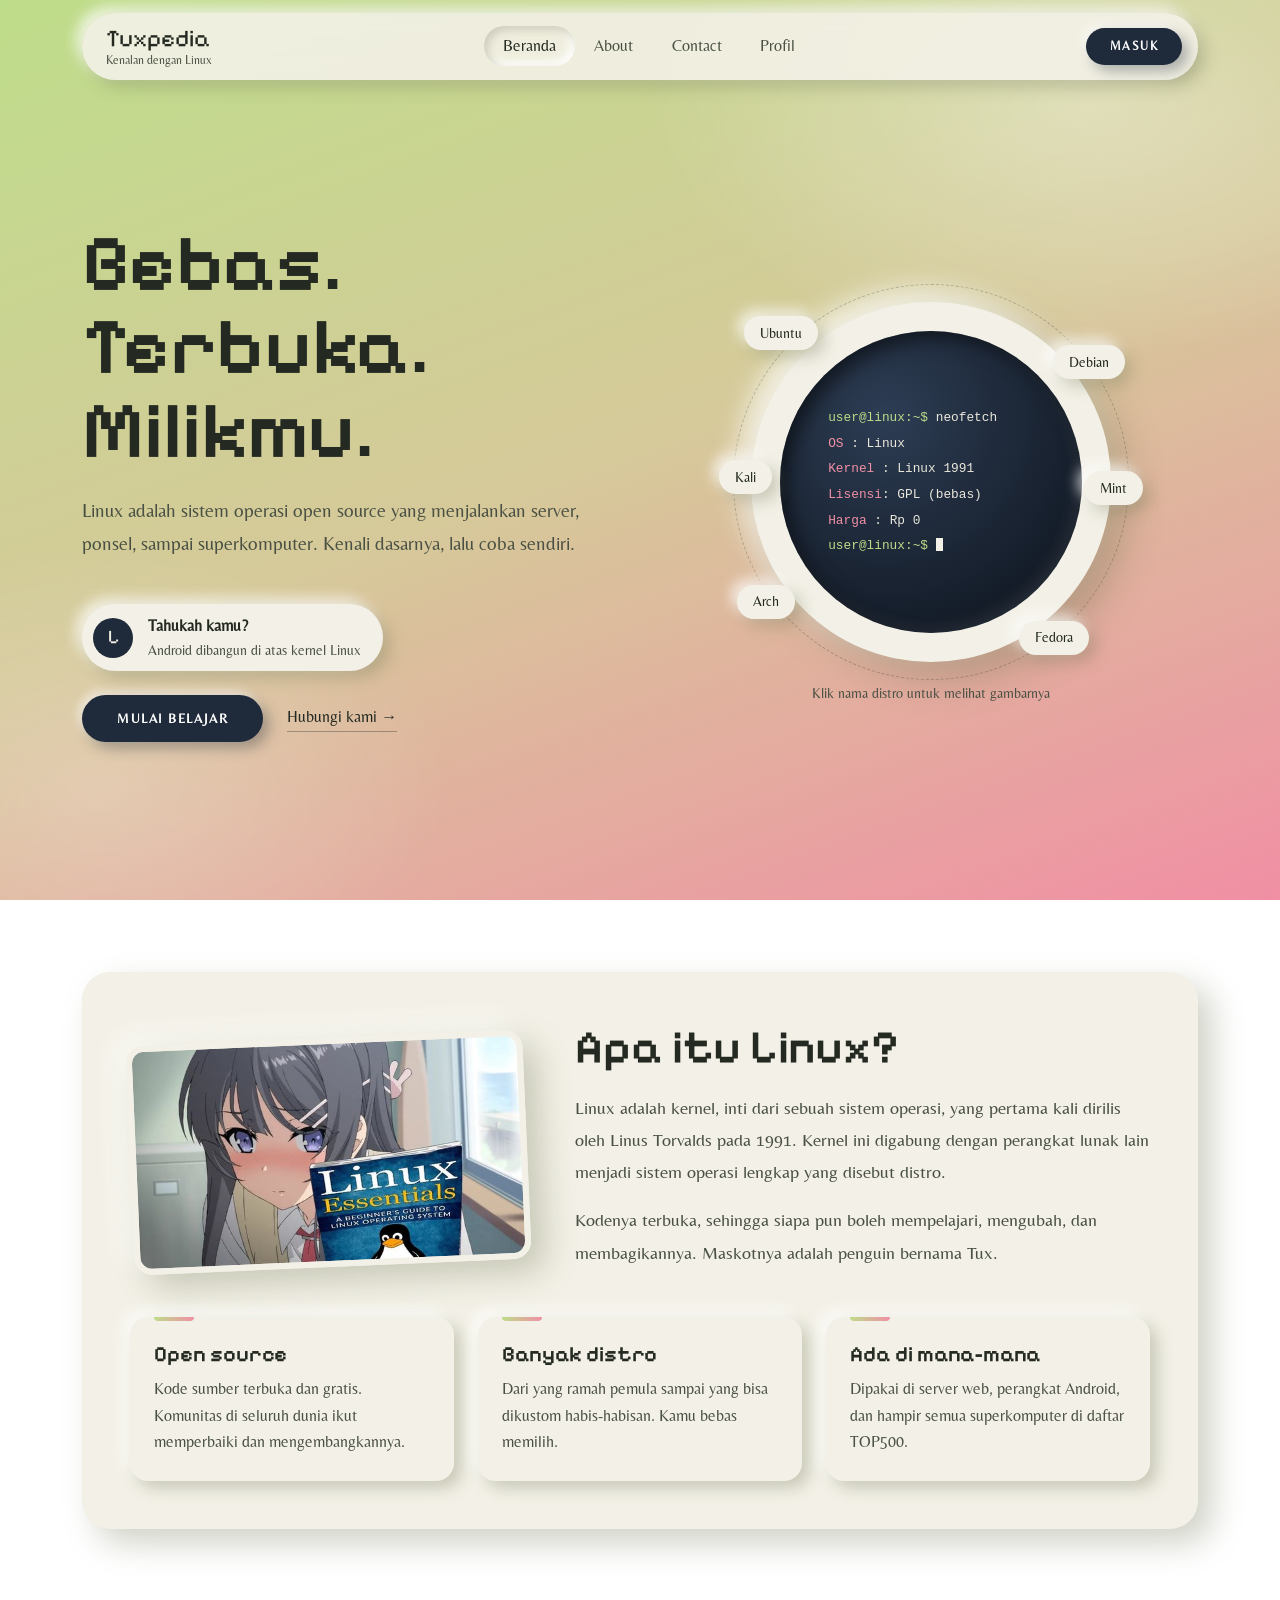
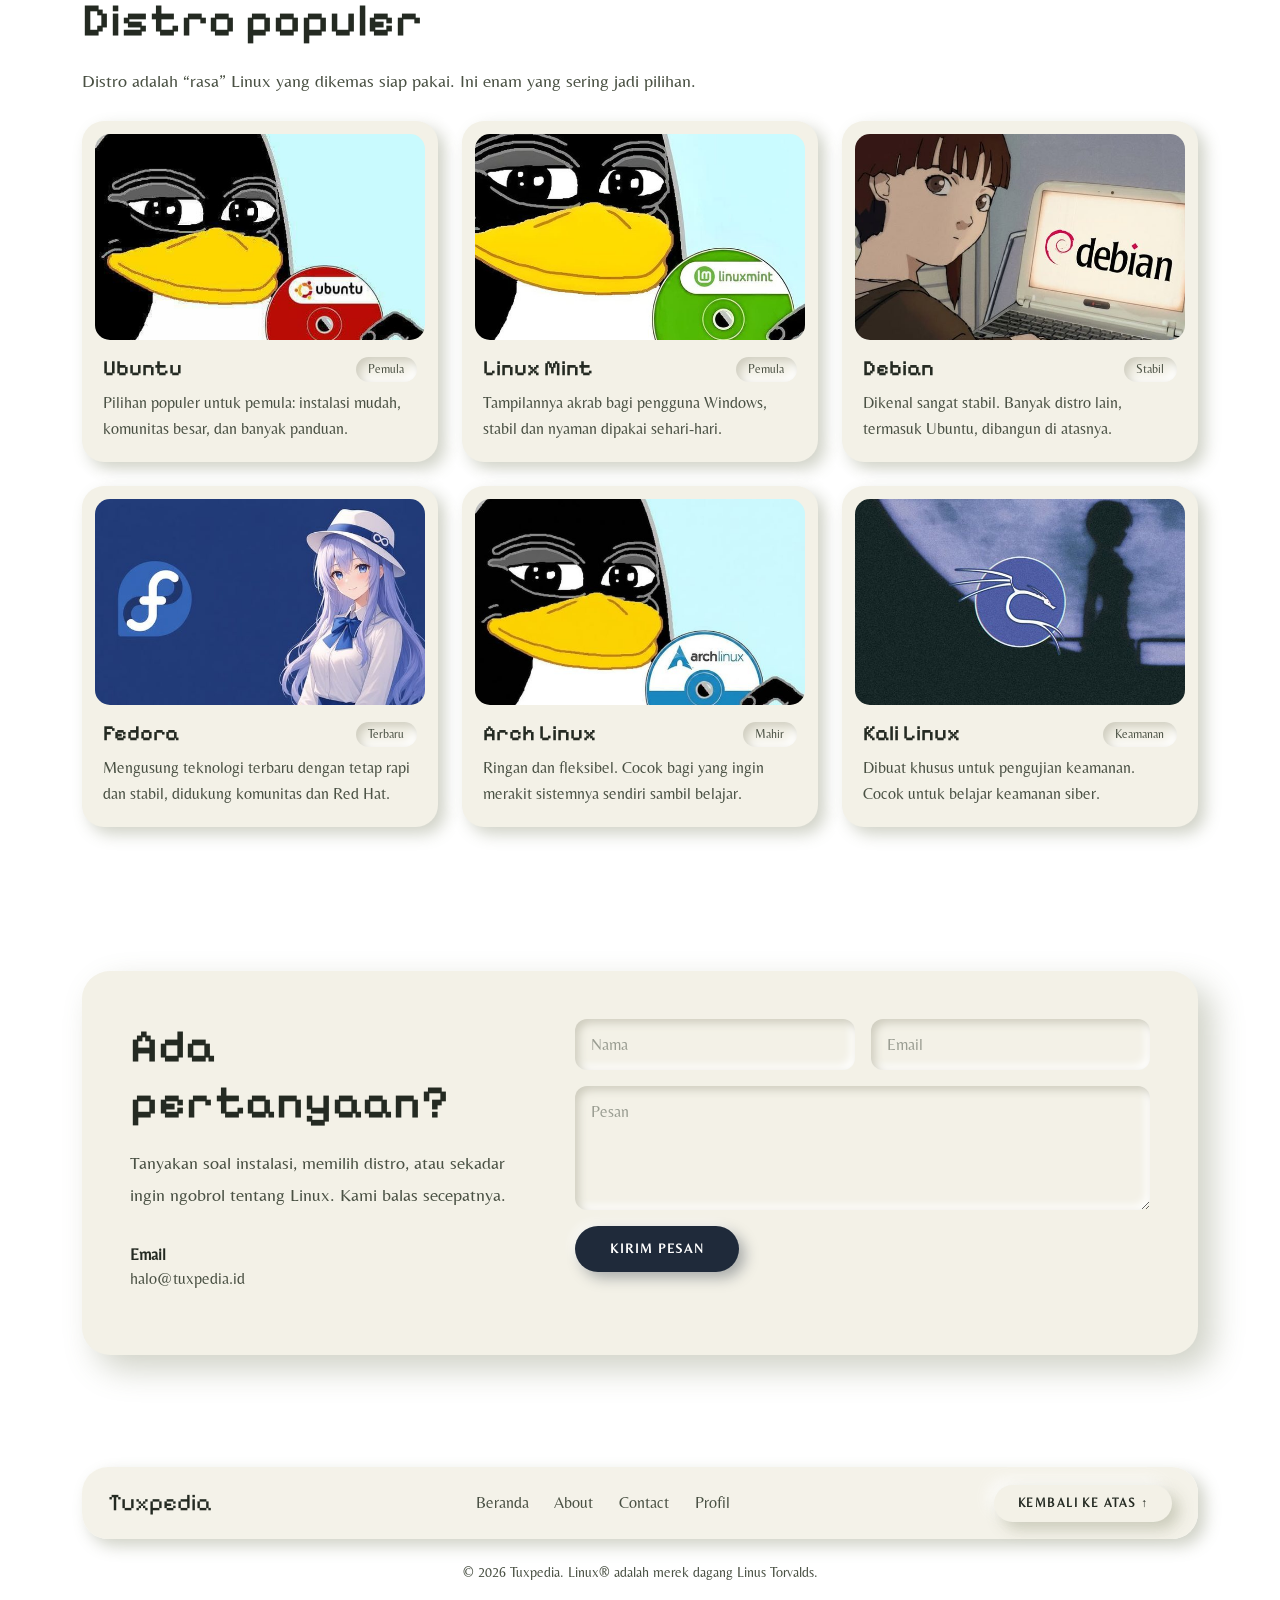
==== landing.html @ e8e86ba0 "V1 Kerangka Login Untuk Project BLUG" ====
<!DOCTYPE html>
<html lang="id">
<head>
<meta charset="UTF-8">
<meta name="viewport" content="width=device-width, initial-scale=1, viewport-fit=cover">
<title>Tuxpedia – Kenalan dengan Linux</title>
<link href="https://cdn.jsdelivr.net/npm/bootstrap@5.3.3/dist/css/bootstrap.min.css" rel="stylesheet">
<link href="https://fonts.googleapis.com/css2?family=Belleza&family=Pixelify+Sans:wght@400;600;700&display=swap" rel="stylesheet">
<link href="landing.css" rel="stylesheet">
</head>
<body>

<!-- ===== Navbar ===== -->
<nav class="navbar navbar-expand-lg fixed-top site-nav">
  <div class="container">
    <div class="nav-shell">
      <a class="navbar-brand brand" href="#beranda">Tuxpedia<small>Kenalan dengan Linux</small></a>
      <button class="navbar-toggler" type="button" data-bs-toggle="collapse" data-bs-target="#menu" aria-controls="menu" aria-expanded="false" aria-label="Buka menu">
        <span class="navbar-toggler-icon"></span>
      </button>
      <div class="collapse navbar-collapse" id="menu">
        <ul class="navbar-nav mx-auto">
          <li class="nav-item"><a class="nav-link active" href="#beranda" aria-current="page">Beranda</a></li>
          <li class="nav-item"><a class="nav-link" href="#about">About</a></li>
          <li class="nav-item"><a class="nav-link" href="#contact">Contact</a></li>
          <li class="nav-item"><a class="nav-link" href="#profil" data-soon="Profil">Profil</a></li>
        </ul>
        <div class="auth-area d-flex align-items-center gap-2">
          <a href="login.html" class="btn btn-main btn-sm-pill" id="btnMasuk">MASUK</a>
          <div class="d-none align-items-center gap-3" id="userBox">
            <span class="user-name" id="userName"></span>
            <button type="button" class="btn btn-ghost btn-sm-pill" id="btnKeluar">KELUAR</button>
          </div>
        </div>
      </div>
    </div>
  </div>
</nav>

<main>
<!-- ===== Beranda ===== -->
<section class="hero" id="beranda">
  <div class="container">
    <div class="row align-items-center g-5">
      <div class="col-lg-6">
        <h1 class="hero-title">Bebas.<br>Terbuka.<br>Milikmu.</h1>
        <p class="hero-sub">Linux adalah sistem operasi open source yang menjalankan server, ponsel, sampai superkomputer. Kenali dasarnya, lalu coba sendiri.</p>
        <div class="tip">
          <span class="badge-v">L</span>
          <div><strong>Tahukah kamu?</strong><span>Android dibangun di atas kernel Linux</span></div>
        </div>
        <div class="d-flex flex-wrap align-items-center gap-4 mt-4">
          <a href="#about" class="btn btn-main">MULAI BELAJAR</a>
          <a href="#contact" class="link-arrow">Hubungi kami <span aria-hidden="true">→</span></a>
        </div>
      </div>
      <div class="col-lg-6">
        <div class="plate-wrap">
          <div class="disc" aria-hidden="true"></div>
          <div class="ring" aria-hidden="true"></div>
          <div class="plate" aria-hidden="true">
            <div class="term">
              <div class="l" style="--i:0"><span class="p">user@linux:~$</span> neofetch</div>
              <div class="l" style="--i:1"><span class="k">OS</span>     : Linux</div>
              <div class="l" style="--i:2"><span class="k">Kernel</span> : Linux 1991</div>
              <div class="l" style="--i:3"><span class="k">Lisensi</span>: GPL (bebas)</div>
              <div class="l" style="--i:4"><span class="k">Harga</span>  : Rp 0</div>
              <div class="l" style="--i:5"><span class="p">user@linux:~$</span> <span class="cur"></span></div>
            </div>
          </div>
          <button type="button" class="chip" data-distro="ubuntu" style="top:4%;left:-2%;--d:-1s">Ubuntu</button>
          <button type="button" class="chip" data-distro="debian" style="top:12%;right:-4%;--d:-3s">Debian</button>
          <button type="button" class="chip" data-distro="mint" style="top:47%;right:-9%;--d:-9s">Mint</button>
          <button type="button" class="chip" data-distro="kali" style="top:44%;left:-9%;--d:-4s">Kali</button>
          <button type="button" class="chip" data-distro="arch" style="bottom:12%;left:-4%;--d:-5s">Arch</button>
          <button type="button" class="chip" data-distro="fedora" style="bottom:2%;right:6%;--d:-7s">Fedora</button>
          <p class="plate-hint">Klik nama distro untuk melihat gambarnya</p>
        </div>
      </div>
    </div>
  </div>
</section>

<!-- ===== About ===== -->
<section class="section" id="about">
  <div class="container">
    <div class="panel">
      <div class="row align-items-center g-5">
        <div class="col-lg-5">
          <figure class="frame"><img src="img/linux-essentials.jpg" alt="Buku panduan pemula Linux" loading="lazy"></figure>
        </div>
        <div class="col-lg-7">
          <h2 class="section-title">Apa itu Linux?</h2>
          <p class="lead-text">Linux adalah kernel, inti dari sebuah sistem operasi, yang pertama kali dirilis oleh Linus Torvalds pada 1991. Kernel ini digabung dengan perangkat lunak lain menjadi sistem operasi lengkap yang disebut distro.</p>
          <p class="lead-text">Kodenya terbuka, sehingga siapa pun boleh mempelajari, mengubah, dan membagikannya. Maskotnya adalah penguin bernama Tux.</p>
        </div>
      </div>
      <div class="row g-4 mt-2">
        <div class="col-md-4"><div class="feat"><h3>Open source</h3><p>Kode sumber terbuka dan gratis. Komunitas di seluruh dunia ikut memperbaiki dan mengembangkannya.</p></div></div>
        <div class="col-md-4"><div class="feat"><h3>Banyak distro</h3><p>Dari yang ramah pemula sampai yang bisa dikustom habis-habisan. Kamu bebas memilih.</p></div></div>
        <div class="col-md-4"><div class="feat"><h3>Ada di mana-mana</h3><p>Dipakai di server web, perangkat Android, dan hampir semua superkomputer di daftar TOP500.</p></div></div>
      </div>
    </div>

    <h2 class="section-title mt-5 pt-3">Distro populer</h2>
    <p class="lead-text mb-4">Distro adalah “rasa” Linux yang dikemas siap pakai. Ini enam yang sering jadi pilihan.</p>
    <div class="row g-4">
      <div class="col-sm-6 col-lg-4"><article class="dcard"><img src="img/tux-ubuntu.jpg" alt="Tux memegang CD Ubuntu" loading="lazy" style="object-position:50% 40%"><div class="dbody"><div class="dhead"><h3>Ubuntu</h3><span class="tag">Pemula</span></div><p>Pilihan populer untuk pemula: instalasi mudah, komunitas besar, dan banyak panduan.</p></div></article></div>
      <div class="col-sm-6 col-lg-4"><article class="dcard"><img src="img/tux-mint.jpg" alt="Tux memegang CD Linux Mint" loading="lazy" style="object-position:50% 62%"><div class="dbody"><div class="dhead"><h3>Linux Mint</h3><span class="tag">Pemula</span></div><p>Tampilannya akrab bagi pengguna Windows, stabil dan nyaman dipakai sehari-hari.</p></div></article></div>
      <div class="col-sm-6 col-lg-4"><article class="dcard"><img src="img/debian-lain.jpg" alt="Karakter anime memakai laptop berlogo Debian" loading="lazy" style="object-position:50% 35%"><div class="dbody"><div class="dhead"><h3>Debian</h3><span class="tag">Stabil</span></div><p>Dikenal sangat stabil. Banyak distro lain, termasuk Ubuntu, dibangun di atasnya.</p></div></article></div>
      <div class="col-sm-6 col-lg-4"><article class="dcard"><img src="img/fedora.jpg" alt="Logo Fedora dengan ilustrasi karakter anime" loading="lazy"><div class="dbody"><div class="dhead"><h3>Fedora</h3><span class="tag">Terbaru</span></div><p>Mengusung teknologi terbaru dengan tetap rapi dan stabil, didukung komunitas dan Red Hat.</p></div></article></div>
      <div class="col-sm-6 col-lg-4"><article class="dcard"><img src="img/tux-arch.jpg" alt="Tux memegang CD Arch Linux" loading="lazy" style="object-position:50% 40%"><div class="dbody"><div class="dhead"><h3>Arch Linux</h3><span class="tag">Mahir</span></div><p>Ringan dan fleksibel. Cocok bagi yang ingin merakit sistemnya sendiri sambil belajar.</p></div></article></div>
      <div class="col-sm-6 col-lg-4"><article class="dcard"><img src="img/kali.jpg" alt="Logo Kali Linux di depan bulan" loading="lazy"><div class="dbody"><div class="dhead"><h3>Kali Linux</h3><span class="tag">Keamanan</span></div><p>Dibuat khusus untuk pengujian keamanan. Cocok untuk belajar keamanan siber.</p></div></article></div>
    </div>
  </div>
</section>

<!-- ===== Contact ===== -->
<section class="section" id="contact">
  <div class="container">
    <div class="panel">
      <div class="row g-5">
        <div class="col-lg-5">
          <h2 class="section-title">Ada pertanyaan?</h2>
          <p class="lead-text">Tanyakan soal instalasi, memilih distro, atau sekadar ingin ngobrol tentang Linux. Kami balas secepatnya.</p>
          <p class="info"><strong>Email</strong><br>halo@tuxpedia.id</p>
        </div>
        <div class="col-lg-7">
          <form id="contactForm" novalidate>
            <div id="contactAlert" role="status"></div>
            <div class="row g-3">
              <div class="col-md-6"><input type="text" name="nama" class="form-control" placeholder="Nama" aria-label="Nama" autocomplete="name" required></div>
              <div class="col-md-6"><input type="email" name="email" class="form-control" placeholder="Email" aria-label="Email" autocomplete="email" required></div>
              <div class="col-12"><textarea name="pesan" rows="4" class="form-control" placeholder="Pesan" aria-label="Pesan" required></textarea></div>
            </div>
            <button type="submit" class="btn btn-main mt-3">KIRIM PESAN</button>
          </form>
        </div>
      </div>
    </div>
  </div>
</section>
</main>

<!-- ===== Footer + navigasi ke atas ===== -->
<footer class="site-footer">
  <div class="container">
    <div class="foot-bar">
      <a class="brand" href="#beranda">Tuxpedia</a>
      <nav class="foot-links" aria-label="Navigasi bawah">
        <a href="#beranda">Beranda</a>
        <a href="#about">About</a>
        <a href="#contact">Contact</a>
        <a href="#profil" data-soon="Profil">Profil</a>
      </nav>
      <button type="button" class="btn btn-ghost btn-sm-pill" data-top>KEMBALI KE ATAS <span aria-hidden="true">↑</span></button>
    </div>
    <p class="copy">© 2026 Tuxpedia. Linux® adalah merek dagang Linus Torvalds.</p>
  </div>
</footer>

<button type="button" class="to-top" id="toTop" data-top aria-label="Kembali ke atas">↑</button>
<div class="toast-soon" id="toastSoon" role="status" aria-live="polite"></div>


<!-- Popup gambar distro -->
<div class="modal fade" id="distroModal" tabindex="-1" aria-labelledby="distroTitle" aria-hidden="true">
  <div class="modal-dialog modal-dialog-centered">
    <div class="modal-content distro-modal">
      <button type="button" class="btn-close" data-bs-dismiss="modal" aria-label="Tutup"></button>
      <img id="distroImg" src="" alt="">
      <div class="dbody">
        <div class="dhead"><h3 id="distroTitle"></h3><span class="tag" id="distroTag"></span></div>
        <p id="distroDesc"></p>
      </div>
    </div>
  </div>
</div>

<script src="https://cdn.jsdelivr.net/npm/bootstrap@5.3.3/dist/js/bootstrap.bundle.min.js"></script>
<script src="landing.js"></script>
</body>
</html>
---- landing.css ----
:root{
  --green:#BEDD8A;
  --pink:#F18FA4;
  --base:#F3F1E7;
  --ink:#242a22;
  --ink-soft:#4a5144;
  --navy:#1f2a3a;
  --sh-l:#ffffff;
  --sh-d:#cfcdbf;
  --raise:7px 7px 16px rgba(110,115,80,.32),-6px -6px 14px rgba(255,255,255,.75);
  --raise-lg:14px 14px 32px rgba(110,115,80,.32),-10px -10px 26px rgba(255,255,255,.6);
  --inset:inset 4px 4px 8px var(--sh-d),inset -4px -4px 8px var(--sh-l);
  --ease:cubic-bezier(.65,.05,.2,1);
  --font-body:Optima,"Belleza",Candara,"Segoe UI",sans-serif;
  --font-display:"Pixelify Sans",Monaco,"Courier New",monospace;
  --mono:ui-monospace,Monaco,Menlo,Consolas,monospace;
}
html{scroll-behavior:smooth;scroll-padding-top:96px}
body{
  background:linear-gradient(160deg,var(--green) 0%,#d6c99a 50%,var(--pink) 100%) fixed;
  color:var(--ink);font-family:var(--font-body);overflow-x:hidden;-webkit-tap-highlight-color:transparent;
}
body::before{
  content:"";position:fixed;inset:0;z-index:-1;pointer-events:none;
  background:radial-gradient(50% 40% at 85% 12%,rgba(255,255,255,.35),transparent 70%),
             radial-gradient(40% 40% at 8% 88%,rgba(255,255,255,.22),transparent 70%);
}
button,input,textarea{font-family:inherit}
a{color:inherit}
.btn:focus-visible,.nav-link:focus-visible,.link-arrow:focus-visible,.foot-links a:focus-visible,.to-top:focus-visible{outline:3px solid var(--pink);outline-offset:3px}

/* ---------- Navbar (pil neumorphic) ---------- */
.site-nav{top:.8rem;padding:0}
.nav-shell{
  width:100%;display:flex;flex-wrap:wrap;align-items:center;justify-content:space-between;
  padding:.55rem 1rem .55rem 1.5rem;background:rgba(243,241,231,.9);
  backdrop-filter:blur(10px);-webkit-backdrop-filter:blur(10px);
  border-radius:999px;box-shadow:var(--raise);
}
@media (min-width:992px){.nav-shell{flex-wrap:nowrap}}
@media (max-width:991.98px){.nav-shell{border-radius:24px;padding:.6rem 1rem}}
.brand{font-family:var(--font-display);font-size:1.5rem;line-height:1;color:var(--ink)!important;text-decoration:none;margin:0}
.brand small{display:block;margin-top:.25rem;font-family:var(--font-body);font-size:.72rem;color:var(--ink-soft)}
.navbar-toggler{border:0;border-radius:12px;box-shadow:var(--raise);padding:.4rem .6rem}
.navbar-toggler:focus{box-shadow:var(--raise),0 0 0 3px var(--pink)}
.nav-link{color:var(--ink-soft)!important;font-size:1rem;padding:.5rem 1.2rem!important;border-radius:999px;transition:color .25s,box-shadow .35s}
.nav-link:hover{color:var(--ink)!important}
.nav-link.active{color:var(--ink)!important;box-shadow:var(--inset)}
@media (max-width:991.98px){
  .navbar-collapse{padding:.8rem 0 .4rem}
  .navbar-nav{gap:.3rem;margin-bottom:.8rem}
}
.user-name{font-size:.95rem}
#userBox:not(.d-none){display:flex}

/* ---------- Tombol ---------- */
.btn-main,.btn-ghost{
  border:0;border-radius:999px;padding:.85rem 2.2rem;font-weight:700;font-size:.8rem;letter-spacing:.12em;
  transition:transform .25s,box-shadow .25s;
}
.btn-sm-pill{padding:.6rem 1.5rem;font-size:.75rem}
.btn-main{background:var(--navy);color:#fff;box-shadow:6px 6px 14px rgba(31,42,58,.35),-4px -4px 10px rgba(255,255,255,.6)}
.btn-main:hover{color:#fff;transform:translateY(-2px);box-shadow:8px 10px 18px rgba(31,42,58,.4),-4px -4px 10px rgba(255,255,255,.6)}
.btn-ghost{background:var(--base);color:var(--ink);box-shadow:var(--raise)}
.btn-ghost:hover{color:var(--ink);transform:translateY(-2px)}
.btn-main:active,.btn-ghost:active{transform:translateY(1px) scale(.98)}
.link-arrow{font-size:1rem;text-decoration:none;color:var(--ink);padding-bottom:2px;border-bottom:1px solid rgba(36,42,34,.35)}
.link-arrow span{display:inline-block;transition:transform .3s}
.link-arrow:hover span{transform:translateX(6px)}

/* ---------- Hero ---------- */
.hero{min-height:100vh;min-height:100dvh;display:flex;align-items:center;padding:8rem 0 4rem}
.hero-title{font-family:var(--font-display);font-weight:600;font-size:clamp(2.6rem,7vw,5rem);line-height:1.04;margin-bottom:1.4rem}
.hero-sub{max-width:34rem;color:var(--ink-soft);font-size:1.2rem;line-height:1.7}
.tip{display:inline-flex;align-items:center;gap:.9rem;margin-top:1.8rem;padding:.6rem 1.4rem .6rem .7rem;border-radius:999px;background:var(--base);box-shadow:var(--raise)}
.tip strong{display:block;font-size:1rem}
.tip div span{color:var(--ink-soft);font-size:.88rem}
.badge-v{width:40px;height:40px;border-radius:50%;flex:none;display:grid;place-items:center;background:var(--navy);color:var(--base);font-family:var(--font-display);font-size:1.2rem}

.plate-wrap{position:relative;width:min(100%,360px);aspect-ratio:1;margin-inline:auto}
.disc{position:absolute;inset:0;border-radius:50%;background:var(--base);box-shadow:16px 16px 36px rgba(110,115,80,.38),-12px -12px 28px rgba(255,255,255,.8)}
.ring{position:absolute;inset:-5%;border:1.5px dashed rgba(36,42,34,.25);border-radius:50%;animation:spin 70s linear infinite}
@keyframes spin{to{transform:rotate(360deg)}}
.plate{
  position:absolute;inset:8%;border-radius:50%;display:grid;place-items:center;
  background:radial-gradient(circle at 35% 28%,#2d3d54,#131b27 75%);
  box-shadow:inset 8px 8px 18px rgba(0,0,0,.5),inset -6px -6px 14px rgba(255,255,255,.08);
}
.term{width:68%;color:#ebe8dc;font-family:var(--mono);font-size:clamp(.62rem,1.3vw,.8rem);line-height:2}
.term .l{overflow:hidden;white-space:nowrap;width:0;animation:type 1s steps(30) forwards;animation-delay:calc(var(--i)*1s + .6s)}
@keyframes type{to{width:100%}}
.term .p{color:var(--green)}
.term .k{color:var(--pink)}
.cur{display:inline-block;width:.6em;height:1.05em;background:var(--base);vertical-align:-.15em;animation:blink 1s steps(1) infinite}
@keyframes blink{50%{opacity:0}}
.chip{
  position:absolute;border:0;padding:.4rem 1rem;border-radius:999px;font-size:.88rem;color:var(--ink);cursor:pointer;
  background:var(--base);box-shadow:var(--raise);animation:drift 9s ease-in-out var(--d,0s) infinite;
  transition:background .25s,color .25s;
}
.chip:hover{background:var(--navy);color:#fff}
.chip:focus-visible{outline:3px solid var(--pink);outline-offset:3px}
.plate-hint{position:absolute;left:0;right:0;bottom:-2.6rem;text-align:center;margin:0;font-size:.85rem;color:var(--ink-soft)}
@keyframes drift{50%{transform:translateY(-12px)}}

/* Popup distro */
.modal-dialog{max-width:440px}
.distro-modal{position:relative;padding:.8rem;border:0;border-radius:24px;background:var(--base);box-shadow:var(--raise-lg)}
.distro-modal>img{display:block;width:100%;aspect-ratio:16/10;object-fit:cover;border-radius:16px}
.distro-modal .btn-close{
  position:absolute;top:1.3rem;right:1.3rem;z-index:2;width:.9rem;height:.9rem;padding:.5rem;opacity:1;
  background-color:var(--base);border-radius:50%;box-shadow:var(--raise);
}
.modal.fade .modal-dialog{transform:translateY(24px) scale(.96);transition:transform .4s var(--ease)}
.modal.show .modal-dialog{transform:none}

/* ---------- Section umum ---------- */
.section{padding:4.5rem 0}
.section-title{font-family:var(--font-display);font-weight:600;font-size:clamp(1.9rem,4.5vw,2.9rem);margin-bottom:1rem}
.lead-text{color:var(--ink-soft);font-size:1.15rem;line-height:1.75;max-width:40rem}
.panel{background:var(--base);border-radius:28px;padding:clamp(1.4rem,4vw,3rem);box-shadow:var(--raise-lg)}

.frame{margin:0;border-radius:18px;border:6px solid var(--base);overflow:hidden;transform:rotate(-2.5deg);box-shadow:var(--raise-lg);transition:transform .5s var(--ease)}
.frame:hover{transform:rotate(0)}
.frame img{display:block;width:100%;height:auto}
.feat{position:relative;height:100%;padding:1.6rem 1.5rem;border-radius:18px;background:var(--base);box-shadow:var(--raise);transition:transform .3s}
.feat::before{content:"";position:absolute;top:0;left:1.5rem;width:40px;height:4px;border-radius:0 0 4px 4px;background:linear-gradient(90deg,var(--green),var(--pink))}
.feat:hover{transform:translateY(-4px)}
.feat h3{font-family:var(--font-display);font-weight:600;font-size:1.35rem;margin-bottom:.5rem}
.feat p{margin:0;color:var(--ink-soft);line-height:1.65}

/* Kartu distro */
.dcard{height:100%;padding:.8rem;border-radius:22px;background:var(--base);box-shadow:var(--raise);transition:transform .3s var(--ease),box-shadow .3s}
.dcard:hover{transform:translateY(-6px);box-shadow:var(--raise-lg)}
.dcard img{display:block;width:100%;aspect-ratio:16/10;object-fit:cover;border-radius:15px}
.dbody{padding:1rem .5rem .5rem}
.dhead{display:flex;align-items:center;justify-content:space-between;gap:.6rem;margin-bottom:.5rem}
.dhead h3{font-family:var(--font-display);font-weight:600;font-size:1.35rem;margin:0}
.tag{font-size:.78rem;padding:.2rem .8rem;border-radius:999px;color:var(--ink-soft);box-shadow:var(--inset);white-space:nowrap}
.dbody p{margin:0;color:var(--ink-soft);line-height:1.6;font-size:1rem}

/* Contact */
.info{margin-top:2rem;color:var(--ink-soft)}
.info strong{color:var(--ink)}
#contactForm .form-control{
  background:var(--base);border:0;border-radius:12px;padding:.85rem 1rem;color:var(--ink);box-shadow:var(--inset);
  transition:box-shadow .3s,transform .3s;
}
#contactForm .form-control::placeholder{color:#9a9d92}
#contactForm .form-control:focus{box-shadow:var(--inset),0 0 0 3px rgba(241,143,164,.55);transform:translateY(-1px)}
#contactForm .form-control.is-invalid{background-image:none;box-shadow:var(--inset),0 0 0 2px #d9536b}
#contactAlert:empty{display:none}
#contactAlert .alert{border:0;border-radius:12px;font-size:.92rem;margin-bottom:1rem;animation:pop .35s ease both}
@keyframes pop{from{opacity:0;transform:translateY(-6px)}}

/* ---------- Footer & ke atas ---------- */
.site-footer{padding:2.5rem 0 2.2rem}
.foot-bar{display:flex;flex-wrap:wrap;align-items:center;justify-content:space-between;gap:1rem 2rem;padding:1.1rem 1.6rem;border-radius:26px;background:rgba(243,241,231,.9);box-shadow:var(--raise)}
.foot-links{display:flex;flex-wrap:wrap;gap:.4rem 1.6rem}
.foot-links a{text-decoration:none;color:var(--ink-soft);padding:.2rem 0;border-bottom:1px solid transparent;transition:color .2s,border-color .2s}
.foot-links a:hover{color:var(--ink);border-color:var(--pink)}
.copy{text-align:center;margin:1.4rem 0 0;font-size:.85rem;color:var(--ink-soft)}
.to-top{
  position:fixed;right:1.2rem;bottom:1.2rem;z-index:20;width:48px;height:48px;border:0;border-radius:50%;
  background:var(--navy);color:#fff;font-size:1.3rem;box-shadow:var(--raise);
  opacity:0;transform:translateY(14px);pointer-events:none;transition:opacity .3s,transform .3s var(--ease);
}
.to-top.show{opacity:1;transform:none;pointer-events:auto}
.to-top:hover{transform:translateY(-3px)}

/* Toast "belum dibuat" */
.toast-soon{
  position:fixed;left:50%;bottom:1.8rem;z-index:30;max-width:calc(100% - 2rem);
  transform:translate(-50%,20px);opacity:0;pointer-events:none;
  padding:.75rem 1.5rem;border-radius:999px;background:var(--navy);color:#fff;font-size:.95rem;box-shadow:var(--raise-lg);
  transition:opacity .35s,transform .35s var(--ease);
}
.toast-soon.show{opacity:1;transform:translate(-50%,0)}

/* ---------- Responsif ---------- */
@media (max-width:991.98px){
  .hero{padding-top:7rem}
  .plate-wrap{width:min(80%,340px);margin-top:1rem;margin-bottom:3rem}
}
@media (max-width:575.98px){
  .section{padding:3rem 0}
  .panel{border-radius:22px}
  .chip{font-size:.75rem;padding:.3rem .75rem}
  .foot-bar{flex-direction:column;align-items:flex-start}
}
@media (prefers-reduced-motion:reduce){
  html{scroll-behavior:auto}
  *,*::before,*::after{animation:none!important;transition-duration:.01ms!important}
  .term .l{width:100%}
}
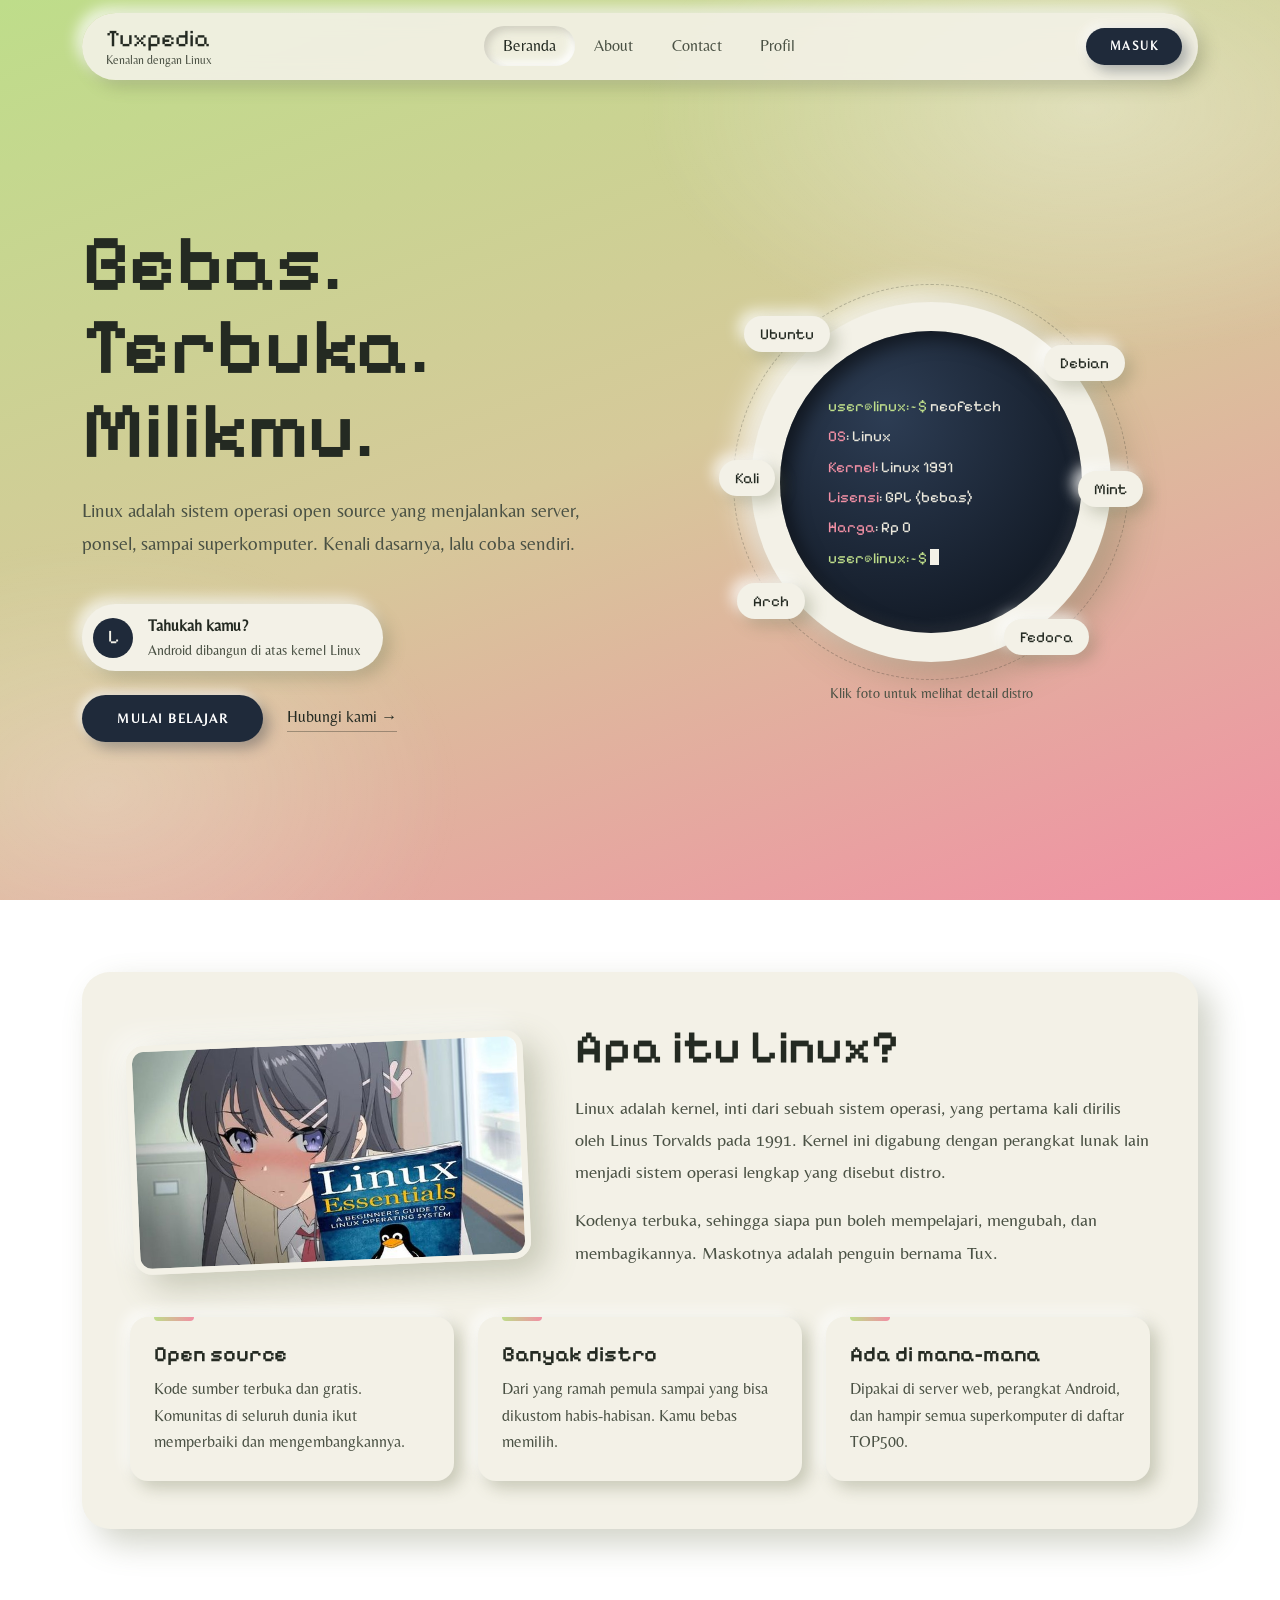
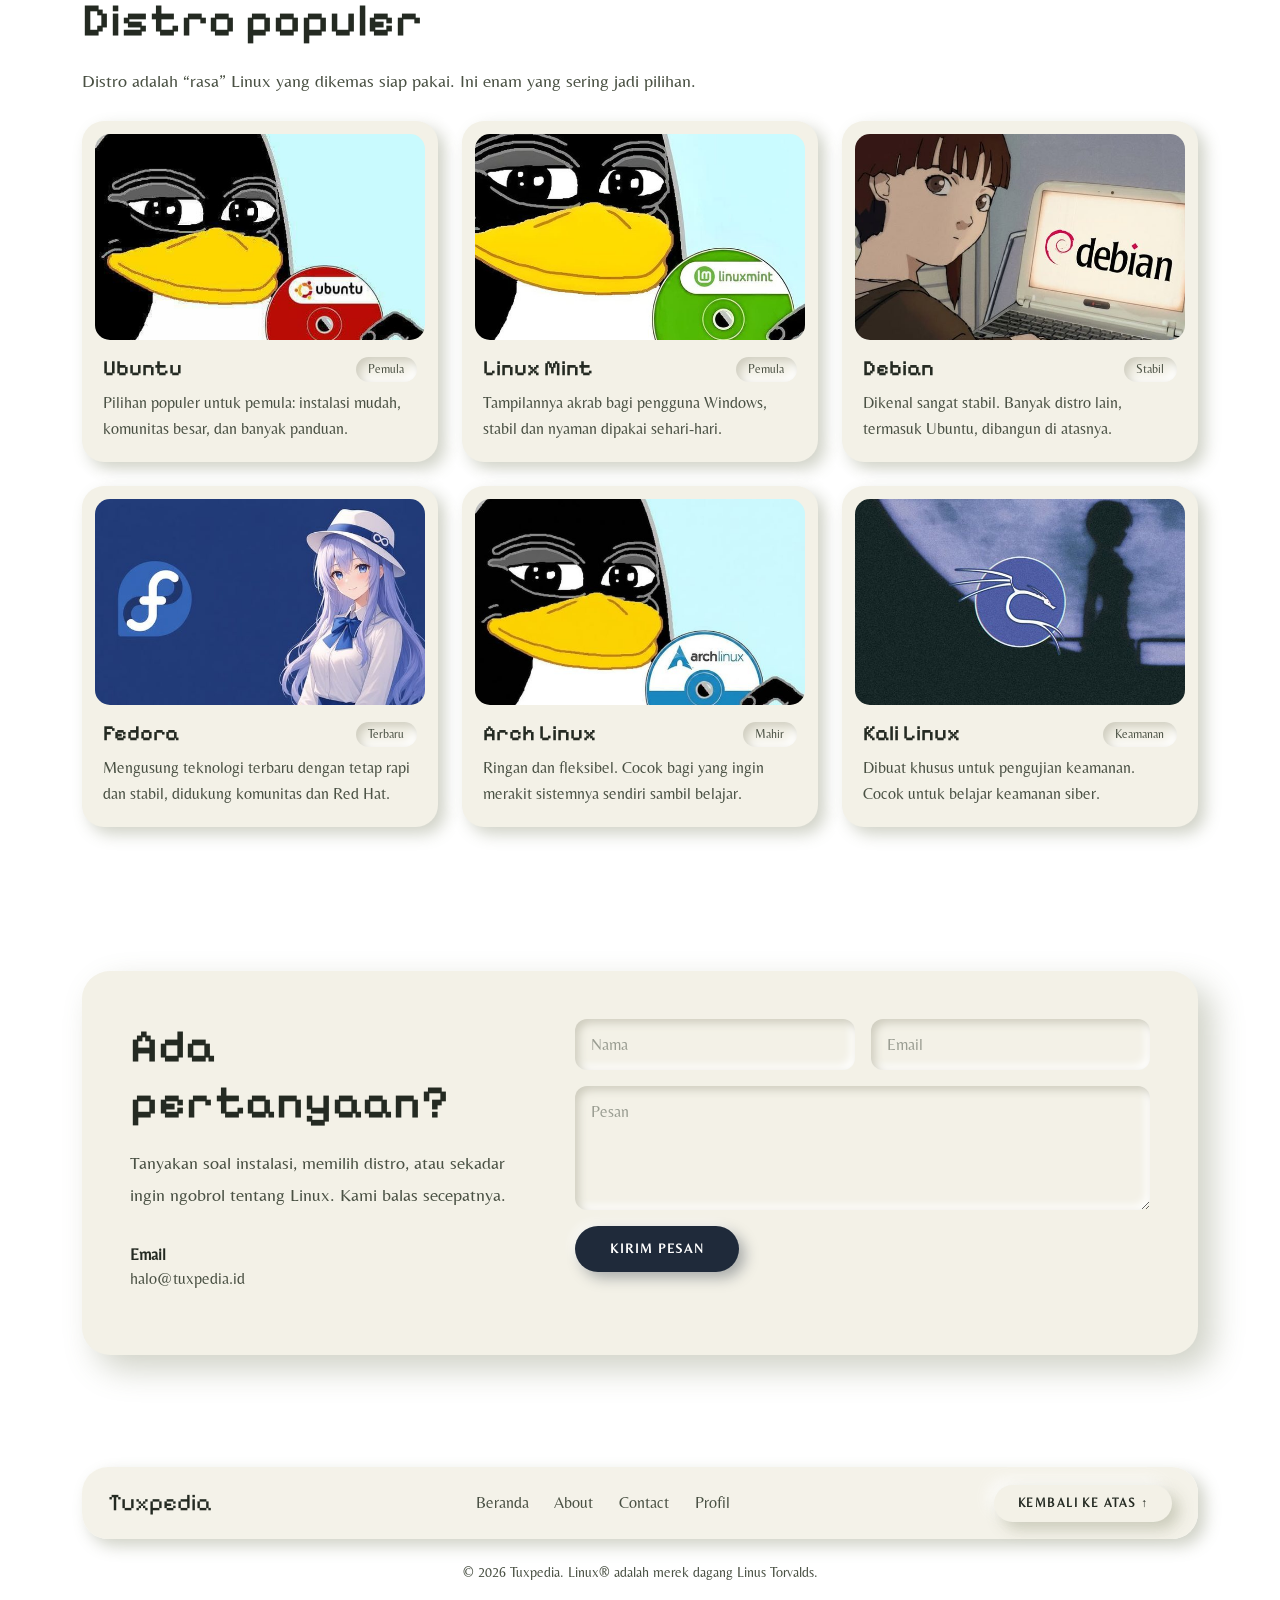
==== commit fed6cec2: "update landing page di bagian gambar agar text di pencet memunculkan gambar" ====
--- a/landing.html
+++ b/landing.html
@@ -23,7 +23,7 @@
           <li class="nav-item"><a class="nav-link active" href="#beranda" aria-current="page">Beranda</a></li>
           <li class="nav-item"><a class="nav-link" href="#about">About</a></li>
           <li class="nav-item"><a class="nav-link" href="#contact">Contact</a></li>
-          <li class="nav-item"><a class="nav-link" href="#profil" data-soon="Profil">Profil</a></li>
+          <li class="nav-item"><a class="nav-link" href="profil.html">Profil</a></li>
         </ul>
         <div class="auth-area d-flex align-items-center gap-2">
           <a href="login.html" class="btn btn-main btn-sm-pill" id="btnMasuk">MASUK</a>
@@ -58,23 +58,27 @@
         <div class="plate-wrap">
           <div class="disc" aria-hidden="true"></div>
           <div class="ring" aria-hidden="true"></div>
-          <div class="plate" aria-hidden="true">
-            <div class="term">
+          <div class="plate">
+            <div class="term" aria-hidden="true">
               <div class="l" style="--i:0"><span class="p">user@linux:~$</span> neofetch</div>
-              <div class="l" style="--i:1"><span class="k">OS</span>     : Linux</div>
-              <div class="l" style="--i:2"><span class="k">Kernel</span> : Linux 1991</div>
+              <div class="l" style="--i:1"><span class="k">OS</span>: Linux</div>
+              <div class="l" style="--i:2"><span class="k">Kernel</span>: Linux 1991</div>
               <div class="l" style="--i:3"><span class="k">Lisensi</span>: GPL (bebas)</div>
-              <div class="l" style="--i:4"><span class="k">Harga</span>  : Rp 0</div>
+              <div class="l" style="--i:4"><span class="k">Harga</span>: Rp 0</div>
               <div class="l" style="--i:5"><span class="p">user@linux:~$</span> <span class="cur"></span></div>
             </div>
+            <button type="button" class="shot" id="shot" aria-label="Kembali ke terminal">
+              <img id="shotImg" src="" alt="">
+              <span class="shot-cap"><span class="p" id="shotCmd"></span><span id="shotName"></span></span>
+            </button>
           </div>
-          <button type="button" class="chip" data-distro="ubuntu" style="top:4%;left:-2%;--d:-1s">Ubuntu</button>
-          <button type="button" class="chip" data-distro="debian" style="top:12%;right:-4%;--d:-3s">Debian</button>
-          <button type="button" class="chip" data-distro="mint" style="top:47%;right:-9%;--d:-9s">Mint</button>
-          <button type="button" class="chip" data-distro="kali" style="top:44%;left:-9%;--d:-4s">Kali</button>
-          <button type="button" class="chip" data-distro="arch" style="bottom:12%;left:-4%;--d:-5s">Arch</button>
-          <button type="button" class="chip" data-distro="fedora" style="bottom:2%;right:6%;--d:-7s">Fedora</button>
-          <p class="plate-hint">Klik nama distro untuk melihat gambarnya</p>
+          <button type="button" class="chip" data-distro="ubuntu" aria-pressed="false" style="top:4%;left:-2%;--d:-1s">Ubuntu</button>
+          <button type="button" class="chip" data-distro="debian" aria-pressed="false" style="top:12%;right:-4%;--d:-3s">Debian</button>
+          <button type="button" class="chip" data-distro="mint" aria-pressed="false" style="top:47%;right:-9%;--d:-9s">Mint</button>
+          <button type="button" class="chip" data-distro="kali" aria-pressed="false" style="top:44%;left:-9%;--d:-4s">Kali</button>
+          <button type="button" class="chip" data-distro="arch" aria-pressed="false" style="bottom:12%;left:-4%;--d:-5s">Arch</button>
+          <button type="button" class="chip" data-distro="fedora" aria-pressed="false" style="bottom:2%;right:6%;--d:-7s">Fedora</button>
+          <p class="plate-hint">Klik foto untuk melihat detail distro</p>
         </div>
       </div>
     </div>
@@ -151,7 +155,7 @@
         <a href="#beranda">Beranda</a>
         <a href="#about">About</a>
         <a href="#contact">Contact</a>
-        <a href="#profil" data-soon="Profil">Profil</a>
+        <a href="profil.html">Profil</a>
       </nav>
       <button type="button" class="btn btn-ghost btn-sm-pill" data-top>KEMBALI KE ATAS <span aria-hidden="true">↑</span></button>
     </div>
@@ -163,20 +167,6 @@
 <div class="toast-soon" id="toastSoon" role="status" aria-live="polite"></div>
 
 
-<!-- Popup gambar distro -->
-<div class="modal fade" id="distroModal" tabindex="-1" aria-labelledby="distroTitle" aria-hidden="true">
-  <div class="modal-dialog modal-dialog-centered">
-    <div class="modal-content distro-modal">
-      <button type="button" class="btn-close" data-bs-dismiss="modal" aria-label="Tutup"></button>
-      <img id="distroImg" src="" alt="">
-      <div class="dbody">
-        <div class="dhead"><h3 id="distroTitle"></h3><span class="tag" id="distroTag"></span></div>
-        <p id="distroDesc"></p>
-      </div>
-    </div>
-  </div>
-</div>
-
 <script src="https://cdn.jsdelivr.net/npm/bootstrap@5.3.3/dist/js/bootstrap.bundle.min.js"></script>
 <script src="landing.js"></script>
 </body>
--- a/landing.css
+++ b/landing.css
@@ -86,33 +86,45 @@
   background:radial-gradient(circle at 35% 28%,#2d3d54,#131b27 75%);
   box-shadow:inset 8px 8px 18px rgba(0,0,0,.5),inset -6px -6px 14px rgba(255,255,255,.08);
 }
-.term{width:68%;color:#ebe8dc;font-family:var(--mono);font-size:clamp(.62rem,1.3vw,.8rem);line-height:2}
+.term{width:68%;color:#ebe8dc;font-family:var(--font-display);font-size:clamp(.72rem,1.6vw,.95rem);line-height:2}
 .term .l{overflow:hidden;white-space:nowrap;width:0;animation:type 1s steps(30) forwards;animation-delay:calc(var(--i)*1s + .6s)}
 @keyframes type{to{width:100%}}
 .term .p{color:var(--green)}
 .term .k{color:var(--pink)}
+/* Gambar distro tampil di dalam terminal */
+.plate{overflow:hidden}
+.term{transition:opacity .35s}
+.plate.show-shot .term{opacity:0}
+.shot{
+  position:absolute;inset:0;padding:0;border:0;border-radius:50%;overflow:hidden;cursor:pointer;background:#131b27;
+  opacity:0;visibility:hidden;transform:scale(1.06);
+  transition:opacity .45s,transform .6s var(--ease),visibility 0s .45s;
+}
+.plate.show-shot .shot{opacity:1;visibility:visible;transform:none;transition-delay:0s}
+.shot img{display:block;width:100%;height:100%;object-fit:cover}
+.shot::after{
+  content:"";position:absolute;inset:0;border-radius:50%;pointer-events:none;
+  box-shadow:inset 8px 8px 18px rgba(0,0,0,.5),inset -6px -6px 14px rgba(255,255,255,.08);
+}
+.shot-cap{
+  position:absolute;left:0;right:0;bottom:0;padding:2.6rem 1rem 13%;z-index:1;
+  display:flex;flex-direction:column;gap:.1rem;align-items:center;
+  font-family:var(--font-display);font-size:clamp(.75rem,1.6vw,.95rem);color:#ebe8dc;
+  background:linear-gradient(to top,rgba(19,27,39,.92),transparent);
+}
+.shot-cap .p{color:var(--green)}
 .cur{display:inline-block;width:.6em;height:1.05em;background:var(--base);vertical-align:-.15em;animation:blink 1s steps(1) infinite}
 @keyframes blink{50%{opacity:0}}
 .chip{
-  position:absolute;border:0;padding:.4rem 1rem;border-radius:999px;font-size:.88rem;color:var(--ink);cursor:pointer;
+  position:absolute;border:0;padding:.4rem 1rem;border-radius:999px;cursor:pointer;
+  font-family:var(--font-display);font-size:.95rem;color:var(--ink);
   background:var(--base);box-shadow:var(--raise);animation:drift 9s ease-in-out var(--d,0s) infinite;
   transition:background .25s,color .25s;
 }
-.chip:hover{background:var(--navy);color:#fff}
+.chip:hover,.chip.on{background:var(--navy);color:#fff}
 .chip:focus-visible{outline:3px solid var(--pink);outline-offset:3px}
 .plate-hint{position:absolute;left:0;right:0;bottom:-2.6rem;text-align:center;margin:0;font-size:.85rem;color:var(--ink-soft)}
 @keyframes drift{50%{transform:translateY(-12px)}}
-
-/* Popup distro */
-.modal-dialog{max-width:440px}
-.distro-modal{position:relative;padding:.8rem;border:0;border-radius:24px;background:var(--base);box-shadow:var(--raise-lg)}
-.distro-modal>img{display:block;width:100%;aspect-ratio:16/10;object-fit:cover;border-radius:16px}
-.distro-modal .btn-close{
-  position:absolute;top:1.3rem;right:1.3rem;z-index:2;width:.9rem;height:.9rem;padding:.5rem;opacity:1;
-  background-color:var(--base);border-radius:50%;box-shadow:var(--raise);
-}
-.modal.fade .modal-dialog{transform:translateY(24px) scale(.96);transition:transform .4s var(--ease)}
-.modal.show .modal-dialog{transform:none}
 
 /* ---------- Section umum ---------- */
 .section{padding:4.5rem 0}
@@ -185,7 +197,7 @@
 @media (max-width:575.98px){
   .section{padding:3rem 0}
   .panel{border-radius:22px}
-  .chip{font-size:.75rem;padding:.3rem .75rem}
+  .chip{font-size:.8rem;padding:.3rem .75rem}
   .foot-bar{flex-direction:column;align-items:flex-start}
 }
 @media (prefers-reduced-motion:reduce){
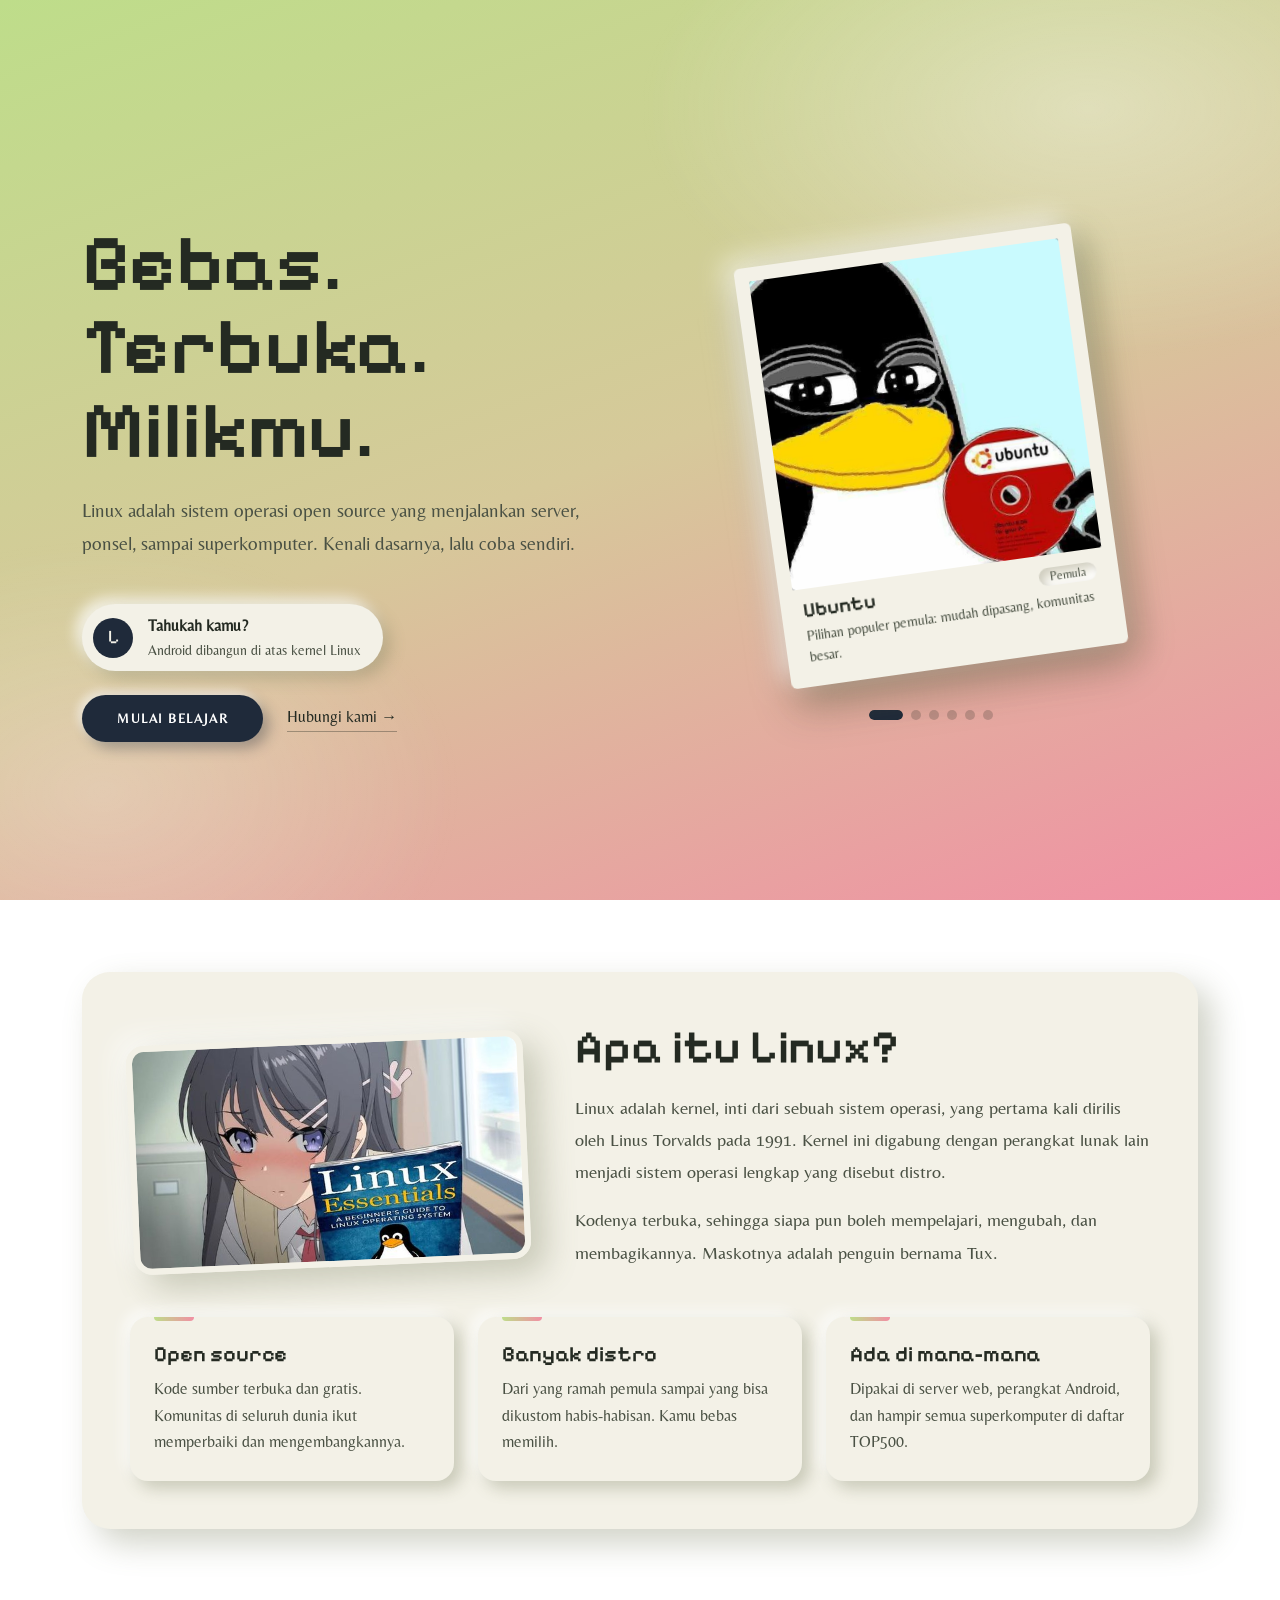
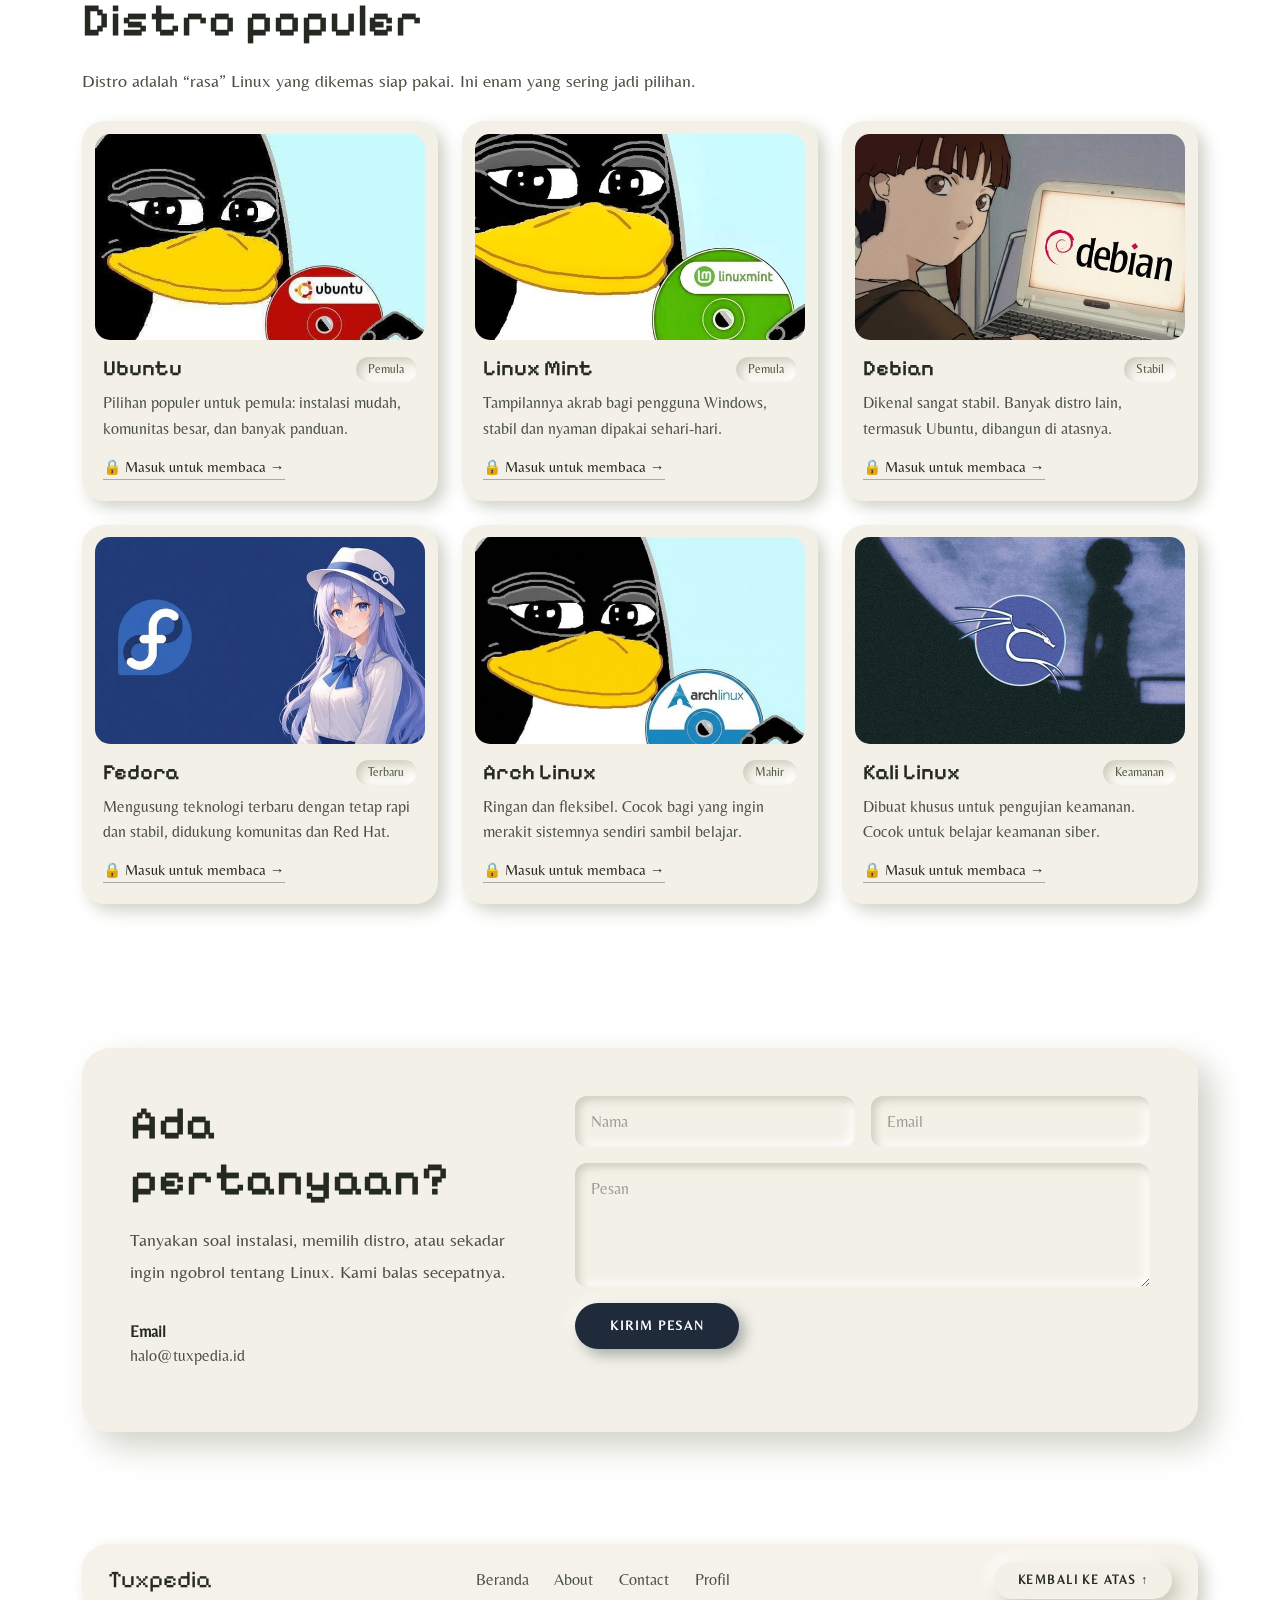
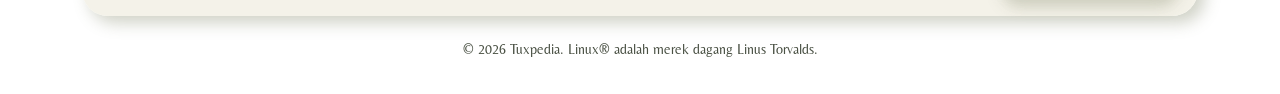
==== commit 1faabaf1: "update landing page biar lebih smmot, nambahkan potrait slide" ====
--- a/landing.html
+++ b/landing.html
@@ -11,7 +11,7 @@
 <body>
 
 <!-- ===== Navbar ===== -->
-<nav class="navbar navbar-expand-lg fixed-top site-nav">
+<nav class="navbar navbar-expand-lg fixed-top site-nav nav-hidden" id="siteNav">
   <div class="container">
     <div class="nav-shell">
       <a class="navbar-brand brand" href="#beranda">Tuxpedia<small>Kenalan dengan Linux</small></a>
@@ -55,30 +55,9 @@
         </div>
       </div>
       <div class="col-lg-6">
-        <div class="plate-wrap">
-          <div class="disc" aria-hidden="true"></div>
-          <div class="ring" aria-hidden="true"></div>
-          <div class="plate">
-            <div class="term" aria-hidden="true">
-              <div class="l" style="--i:0"><span class="p">user@linux:~$</span> neofetch</div>
-              <div class="l" style="--i:1"><span class="k">OS</span>: Linux</div>
-              <div class="l" style="--i:2"><span class="k">Kernel</span>: Linux 1991</div>
-              <div class="l" style="--i:3"><span class="k">Lisensi</span>: GPL (bebas)</div>
-              <div class="l" style="--i:4"><span class="k">Harga</span>: Rp 0</div>
-              <div class="l" style="--i:5"><span class="p">user@linux:~$</span> <span class="cur"></span></div>
-            </div>
-            <button type="button" class="shot" id="shot" aria-label="Kembali ke terminal">
-              <img id="shotImg" src="" alt="">
-              <span class="shot-cap"><span class="p" id="shotCmd"></span><span id="shotName"></span></span>
-            </button>
-          </div>
-          <button type="button" class="chip" data-distro="ubuntu" aria-pressed="false" style="top:4%;left:-2%;--d:-1s">Ubuntu</button>
-          <button type="button" class="chip" data-distro="debian" aria-pressed="false" style="top:12%;right:-4%;--d:-3s">Debian</button>
-          <button type="button" class="chip" data-distro="mint" aria-pressed="false" style="top:47%;right:-9%;--d:-9s">Mint</button>
-          <button type="button" class="chip" data-distro="kali" aria-pressed="false" style="top:44%;left:-9%;--d:-4s">Kali</button>
-          <button type="button" class="chip" data-distro="arch" aria-pressed="false" style="bottom:12%;left:-4%;--d:-5s">Arch</button>
-          <button type="button" class="chip" data-distro="fedora" aria-pressed="false" style="bottom:2%;right:6%;--d:-7s">Fedora</button>
-          <p class="plate-hint">Klik foto untuk melihat detail distro</p>
+        <div class="pol-wrap">
+          <div class="pol-stage" id="stage" role="group" aria-label="Galeri distro Linux yang berganti otomatis"></div>
+          <div class="pol-dots" id="dots"></div>
         </div>
       </div>
     </div>
@@ -109,12 +88,12 @@
     <h2 class="section-title mt-5 pt-3">Distro populer</h2>
     <p class="lead-text mb-4">Distro adalah “rasa” Linux yang dikemas siap pakai. Ini enam yang sering jadi pilihan.</p>
     <div class="row g-4">
-      <div class="col-sm-6 col-lg-4"><article class="dcard"><img src="img/tux-ubuntu.jpg" alt="Tux memegang CD Ubuntu" loading="lazy" style="object-position:50% 40%"><div class="dbody"><div class="dhead"><h3>Ubuntu</h3><span class="tag">Pemula</span></div><p>Pilihan populer untuk pemula: instalasi mudah, komunitas besar, dan banyak panduan.</p></div></article></div>
-      <div class="col-sm-6 col-lg-4"><article class="dcard"><img src="img/tux-mint.jpg" alt="Tux memegang CD Linux Mint" loading="lazy" style="object-position:50% 62%"><div class="dbody"><div class="dhead"><h3>Linux Mint</h3><span class="tag">Pemula</span></div><p>Tampilannya akrab bagi pengguna Windows, stabil dan nyaman dipakai sehari-hari.</p></div></article></div>
-      <div class="col-sm-6 col-lg-4"><article class="dcard"><img src="img/debian-lain.jpg" alt="Karakter anime memakai laptop berlogo Debian" loading="lazy" style="object-position:50% 35%"><div class="dbody"><div class="dhead"><h3>Debian</h3><span class="tag">Stabil</span></div><p>Dikenal sangat stabil. Banyak distro lain, termasuk Ubuntu, dibangun di atasnya.</p></div></article></div>
-      <div class="col-sm-6 col-lg-4"><article class="dcard"><img src="img/fedora.jpg" alt="Logo Fedora dengan ilustrasi karakter anime" loading="lazy"><div class="dbody"><div class="dhead"><h3>Fedora</h3><span class="tag">Terbaru</span></div><p>Mengusung teknologi terbaru dengan tetap rapi dan stabil, didukung komunitas dan Red Hat.</p></div></article></div>
-      <div class="col-sm-6 col-lg-4"><article class="dcard"><img src="img/tux-arch.jpg" alt="Tux memegang CD Arch Linux" loading="lazy" style="object-position:50% 40%"><div class="dbody"><div class="dhead"><h3>Arch Linux</h3><span class="tag">Mahir</span></div><p>Ringan dan fleksibel. Cocok bagi yang ingin merakit sistemnya sendiri sambil belajar.</p></div></article></div>
-      <div class="col-sm-6 col-lg-4"><article class="dcard"><img src="img/kali.jpg" alt="Logo Kali Linux di depan bulan" loading="lazy"><div class="dbody"><div class="dhead"><h3>Kali Linux</h3><span class="tag">Keamanan</span></div><p>Dibuat khusus untuk pengujian keamanan. Cocok untuk belajar keamanan siber.</p></div></article></div>
+      <div class="col-sm-6 col-lg-4"><a class="dcard-link" href="distro.html?d=ubuntu"><article class="dcard"><img src="img/tux-ubuntu.jpg" alt="Tux memegang CD Ubuntu" loading="lazy" style="object-position:50% 40%"><div class="dbody"><div class="dhead"><h3>Ubuntu</h3><span class="tag">Pemula</span></div><p>Pilihan populer untuk pemula: instalasi mudah, komunitas besar, dan banyak panduan.</p><span class="more"><span class="more-open">Pelajari selengkapnya <span aria-hidden="true">→</span></span><span class="more-lock">🔒 Masuk untuk membaca <span aria-hidden="true">→</span></span></span></div></article></a></div>
+      <div class="col-sm-6 col-lg-4"><a class="dcard-link" href="distro.html?d=mint"><article class="dcard"><img src="img/tux-mint.jpg" alt="Tux memegang CD Linux Mint" loading="lazy" style="object-position:50% 62%"><div class="dbody"><div class="dhead"><h3>Linux Mint</h3><span class="tag">Pemula</span></div><p>Tampilannya akrab bagi pengguna Windows, stabil dan nyaman dipakai sehari-hari.</p><span class="more"><span class="more-open">Pelajari selengkapnya <span aria-hidden="true">→</span></span><span class="more-lock">🔒 Masuk untuk membaca <span aria-hidden="true">→</span></span></span></div></article></a></div>
+      <div class="col-sm-6 col-lg-4"><a class="dcard-link" href="distro.html?d=debian"><article class="dcard"><img src="img/debian-lain.jpg" alt="Karakter anime memakai laptop berlogo Debian" loading="lazy" style="object-position:50% 35%"><div class="dbody"><div class="dhead"><h3>Debian</h3><span class="tag">Stabil</span></div><p>Dikenal sangat stabil. Banyak distro lain, termasuk Ubuntu, dibangun di atasnya.</p><span class="more"><span class="more-open">Pelajari selengkapnya <span aria-hidden="true">→</span></span><span class="more-lock">🔒 Masuk untuk membaca <span aria-hidden="true">→</span></span></span></div></article></a></div>
+      <div class="col-sm-6 col-lg-4"><a class="dcard-link" href="distro.html?d=fedora"><article class="dcard"><img src="img/fedora.jpg" alt="Logo Fedora dengan ilustrasi karakter anime" loading="lazy"><div class="dbody"><div class="dhead"><h3>Fedora</h3><span class="tag">Terbaru</span></div><p>Mengusung teknologi terbaru dengan tetap rapi dan stabil, didukung komunitas dan Red Hat.</p><span class="more"><span class="more-open">Pelajari selengkapnya <span aria-hidden="true">→</span></span><span class="more-lock">🔒 Masuk untuk membaca <span aria-hidden="true">→</span></span></span></div></article></a></div>
+      <div class="col-sm-6 col-lg-4"><a class="dcard-link" href="distro.html?d=arch"><article class="dcard"><img src="img/tux-arch.jpg" alt="Tux memegang CD Arch Linux" loading="lazy" style="object-position:50% 40%"><div class="dbody"><div class="dhead"><h3>Arch Linux</h3><span class="tag">Mahir</span></div><p>Ringan dan fleksibel. Cocok bagi yang ingin merakit sistemnya sendiri sambil belajar.</p><span class="more"><span class="more-open">Pelajari selengkapnya <span aria-hidden="true">→</span></span><span class="more-lock">🔒 Masuk untuk membaca <span aria-hidden="true">→</span></span></span></div></article></a></div>
+      <div class="col-sm-6 col-lg-4"><a class="dcard-link" href="distro.html?d=kali"><article class="dcard"><img src="img/kali.jpg" alt="Logo Kali Linux di depan bulan" loading="lazy"><div class="dbody"><div class="dhead"><h3>Kali Linux</h3><span class="tag">Keamanan</span></div><p>Dibuat khusus untuk pengujian keamanan. Cocok untuk belajar keamanan siber.</p><span class="more"><span class="more-open">Pelajari selengkapnya <span aria-hidden="true">→</span></span><span class="more-lock">🔒 Masuk untuk membaca <span aria-hidden="true">→</span></span></span></div></article></a></div>
     </div>
   </div>
 </section>
--- a/landing.css
+++ b/landing.css
@@ -30,7 +30,17 @@
 .btn:focus-visible,.nav-link:focus-visible,.link-arrow:focus-visible,.foot-links a:focus-visible,.to-top:focus-visible{outline:3px solid var(--pink);outline-offset:3px}
 
 /* ---------- Navbar (pil neumorphic) ---------- */
-.site-nav{top:.8rem;padding:0}
+.site-nav{top:.8rem;padding:0;transition:transform .75s cubic-bezier(.2,.9,.3,1.15),opacity .45s ease}
+/* Navbar tersembunyi di paling atas, muncul meluncur ke bawah saat halaman digulir */
+.site-nav.nav-hidden{transform:translateY(-170%) scale(.96);opacity:0;pointer-events:none}
+.site-nav .brand,.site-nav .navbar-nav .nav-item,.site-nav .auth-area{transition:opacity .5s ease,transform .65s cubic-bezier(.2,.9,.3,1.15)}
+.site-nav.nav-hidden .brand,.site-nav.nav-hidden .navbar-nav .nav-item,.site-nav.nav-hidden .auth-area{opacity:0;transform:translateY(-12px)}
+.site-nav:not(.nav-hidden) .brand{transition-delay:.1s}
+.site-nav:not(.nav-hidden) .nav-item:nth-child(1){transition-delay:.18s}
+.site-nav:not(.nav-hidden) .nav-item:nth-child(2){transition-delay:.24s}
+.site-nav:not(.nav-hidden) .nav-item:nth-child(3){transition-delay:.30s}
+.site-nav:not(.nav-hidden) .nav-item:nth-child(4){transition-delay:.36s}
+.site-nav:not(.nav-hidden) .auth-area{transition-delay:.42s}
 .nav-shell{
   width:100%;display:flex;flex-wrap:wrap;align-items:center;justify-content:space-between;
   padding:.55rem 1rem .55rem 1.5rem;background:rgba(243,241,231,.9);
@@ -77,54 +87,49 @@
 .tip div span{color:var(--ink-soft);font-size:.88rem}
 .badge-v{width:40px;height:40px;border-radius:50%;flex:none;display:grid;place-items:center;background:var(--navy);color:var(--base);font-family:var(--font-display);font-size:1.2rem}
 
-.plate-wrap{position:relative;width:min(100%,360px);aspect-ratio:1;margin-inline:auto}
-.disc{position:absolute;inset:0;border-radius:50%;background:var(--base);box-shadow:16px 16px 36px rgba(110,115,80,.38),-12px -12px 28px rgba(255,255,255,.8)}
-.ring{position:absolute;inset:-5%;border:1.5px dashed rgba(36,42,34,.25);border-radius:50%;animation:spin 70s linear infinite}
-@keyframes spin{to{transform:rotate(360deg)}}
-.plate{
-  position:absolute;inset:8%;border-radius:50%;display:grid;place-items:center;
-  background:radial-gradient(circle at 35% 28%,#2d3d54,#131b27 75%);
-  box-shadow:inset 8px 8px 18px rgba(0,0,0,.5),inset -6px -6px 14px rgba(255,255,255,.08);
-}
-.term{width:68%;color:#ebe8dc;font-family:var(--font-display);font-size:clamp(.72rem,1.6vw,.95rem);line-height:2}
-.term .l{overflow:hidden;white-space:nowrap;width:0;animation:type 1s steps(30) forwards;animation-delay:calc(var(--i)*1s + .6s)}
-@keyframes type{to{width:100%}}
-.term .p{color:var(--green)}
-.term .k{color:var(--pink)}
-/* Gambar distro tampil di dalam terminal */
-.plate{overflow:hidden}
-.term{transition:opacity .35s}
-.plate.show-shot .term{opacity:0}
-.shot{
-  position:absolute;inset:0;padding:0;border:0;border-radius:50%;overflow:hidden;cursor:pointer;background:#131b27;
-  opacity:0;visibility:hidden;transform:scale(1.06);
-  transition:opacity .45s,transform .6s var(--ease),visibility 0s .45s;
-}
-.plate.show-shot .shot{opacity:1;visibility:visible;transform:none;transition-delay:0s}
-.shot img{display:block;width:100%;height:100%;object-fit:cover}
-.shot::after{
-  content:"";position:absolute;inset:0;border-radius:50%;pointer-events:none;
-  box-shadow:inset 8px 8px 18px rgba(0,0,0,.5),inset -6px -6px 14px rgba(255,255,255,.08);
-}
-.shot-cap{
-  position:absolute;left:0;right:0;bottom:0;padding:2.6rem 1rem 13%;z-index:1;
-  display:flex;flex-direction:column;gap:.1rem;align-items:center;
-  font-family:var(--font-display);font-size:clamp(.75rem,1.6vw,.95rem);color:#ebe8dc;
-  background:linear-gradient(to top,rgba(19,27,39,.92),transparent);
-}
-.shot-cap .p{color:var(--green)}
-.cur{display:inline-block;width:.6em;height:1.05em;background:var(--base);vertical-align:-.15em;animation:blink 1s steps(1) infinite}
-@keyframes blink{50%{opacity:0}}
-.chip{
-  position:absolute;border:0;padding:.4rem 1rem;border-radius:999px;cursor:pointer;
-  font-family:var(--font-display);font-size:.95rem;color:var(--ink);
-  background:var(--base);box-shadow:var(--raise);animation:drift 9s ease-in-out var(--d,0s) infinite;
-  transition:background .25s,color .25s;
-}
-.chip:hover,.chip.on{background:var(--navy);color:#fff}
-.chip:focus-visible{outline:3px solid var(--pink);outline-offset:3px}
-.plate-hint{position:absolute;left:0;right:0;bottom:-2.6rem;text-align:center;margin:0;font-size:.85rem;color:var(--ink-soft)}
-@keyframes drift{50%{transform:translateY(-12px)}}
+/* ---------- Hero: kartu polaroid yang berganti otomatis ---------- */
+.pol-wrap{display:flex;flex-direction:column;align-items:center;gap:1.6rem}
+.pol-stage{
+  position:relative;width:min(100%,340px);aspect-ratio:17/22;
+  animation:bob 7s ease-in-out infinite;
+}
+@keyframes bob{50%{transform:translateY(-8px)}}
+
+.pol{
+  position:absolute;inset:0;display:flex;flex-direction:column;
+  padding:14px 14px 0;background:var(--base);border-radius:6px;
+  transform:rotate(var(--r,-6deg));
+  box-shadow:var(--raise-lg),0 22px 40px rgba(60,55,40,.25);
+  animation:polIn .85s cubic-bezier(.2,.9,.3,1.15) both;
+}
+.pol.out{animation:polOut .6s cubic-bezier(.6,0,.8,.4) forwards;pointer-events:none}
+@keyframes polIn{from{opacity:0;transform:translate(70px,-110px) rotate(calc(var(--r) + 16deg)) scale(.82)}}
+@keyframes polOut{to{opacity:0;transform:translate(-60px,80px) rotate(calc(var(--r) - 14deg)) scale(.9)}}
+
+.pol-photo{position:relative;aspect-ratio:1;overflow:hidden;border-radius:3px;background:#131b27;box-shadow:inset 0 0 18px rgba(0,0,0,.35)}
+.pol-photo img{display:block;width:100%;height:100%;object-fit:cover;animation:develop 1.5s ease-out .25s both}
+/* foto "mencetak": gelap & buram lalu jernih */
+@keyframes develop{from{filter:brightness(.12) saturate(0) blur(9px);opacity:.7}}
+.pol-photo::after{
+  content:"";position:absolute;inset:0;pointer-events:none;
+  background:linear-gradient(115deg,transparent 35%,rgba(255,255,255,.4) 50%,transparent 65%);
+  transform:translateX(-130%);animation:sheen 1.1s ease-out .7s forwards;
+}
+@keyframes sheen{to{transform:translateX(130%)}}
+
+.pol figcaption{flex:1;display:flex;flex-direction:column;justify-content:center;gap:.25rem;padding:.4rem .5rem .9rem;min-height:0}
+.pol-name{display:flex;align-items:center;justify-content:space-between;gap:.6rem;font-family:var(--font-display);font-weight:600;font-size:1.25rem;line-height:1.1;white-space:nowrap}
+.pol-tag{font-family:var(--font-body);font-weight:400;font-size:.75rem;padding:.15rem .7rem;border-radius:999px;color:var(--ink-soft);box-shadow:var(--inset);white-space:nowrap}
+.pol-desc{margin:0;font-size:.9rem;line-height:1.45;color:var(--ink-soft)}
+
+/* Indikator: titik, yang aktif terisi selama 3 detik */
+.pol-dots{display:flex;gap:.5rem;align-items:center}
+.dot{width:10px;height:10px;padding:0;border:0;border-radius:999px;background:rgba(36,42,34,.22);overflow:hidden;transition:width .4s var(--ease)}
+.dot.on{width:34px}
+.dot i{display:block;height:100%;width:0;border-radius:inherit;background:var(--navy)}
+.dot.on i{animation:dotfill var(--dur,3s) linear forwards}
+@keyframes dotfill{to{width:100%}}
+.dot:focus-visible{outline:3px solid var(--pink);outline-offset:3px}
 
 /* ---------- Section umum ---------- */
 .section{padding:4.5rem 0}
@@ -143,6 +148,14 @@
 
 /* Kartu distro */
 .dcard{height:100%;padding:.8rem;border-radius:22px;background:var(--base);box-shadow:var(--raise);transition:transform .3s var(--ease),box-shadow .3s}
+.dcard-link{display:block;height:100%;color:inherit;text-decoration:none;border-radius:22px}
+.dcard-link:focus-visible{outline:3px solid var(--pink);outline-offset:4px}
+.more{display:inline-block;margin-top:.9rem;font-size:.92rem;color:var(--ink);padding-bottom:1px;border-bottom:1px solid rgba(36,42,34,.35)}
+.more > span > span{display:inline-block;transition:transform .3s}
+.dcard-link:hover .more > span > span{transform:translateX(5px)}
+.more-lock{display:none}
+.guest .more-lock{display:inline}
+.guest .more-open{display:none}
 .dcard:hover{transform:translateY(-6px);box-shadow:var(--raise-lg)}
 .dcard img{display:block;width:100%;aspect-ratio:16/10;object-fit:cover;border-radius:15px}
 .dbody{padding:1rem .5rem .5rem}
@@ -192,16 +205,15 @@
 /* ---------- Responsif ---------- */
 @media (max-width:991.98px){
   .hero{padding-top:7rem}
-  .plate-wrap{width:min(80%,340px);margin-top:1rem;margin-bottom:3rem}
+  .pol-wrap{margin-top:1rem;margin-bottom:1rem}
+  .pol-stage{width:min(78%,320px)}
 }
 @media (max-width:575.98px){
   .section{padding:3rem 0}
   .panel{border-radius:22px}
-  .chip{font-size:.8rem;padding:.3rem .75rem}
   .foot-bar{flex-direction:column;align-items:flex-start}
 }
 @media (prefers-reduced-motion:reduce){
   html{scroll-behavior:auto}
   *,*::before,*::after{animation:none!important;transition-duration:.01ms!important}
-  .term .l{width:100%}
 }
